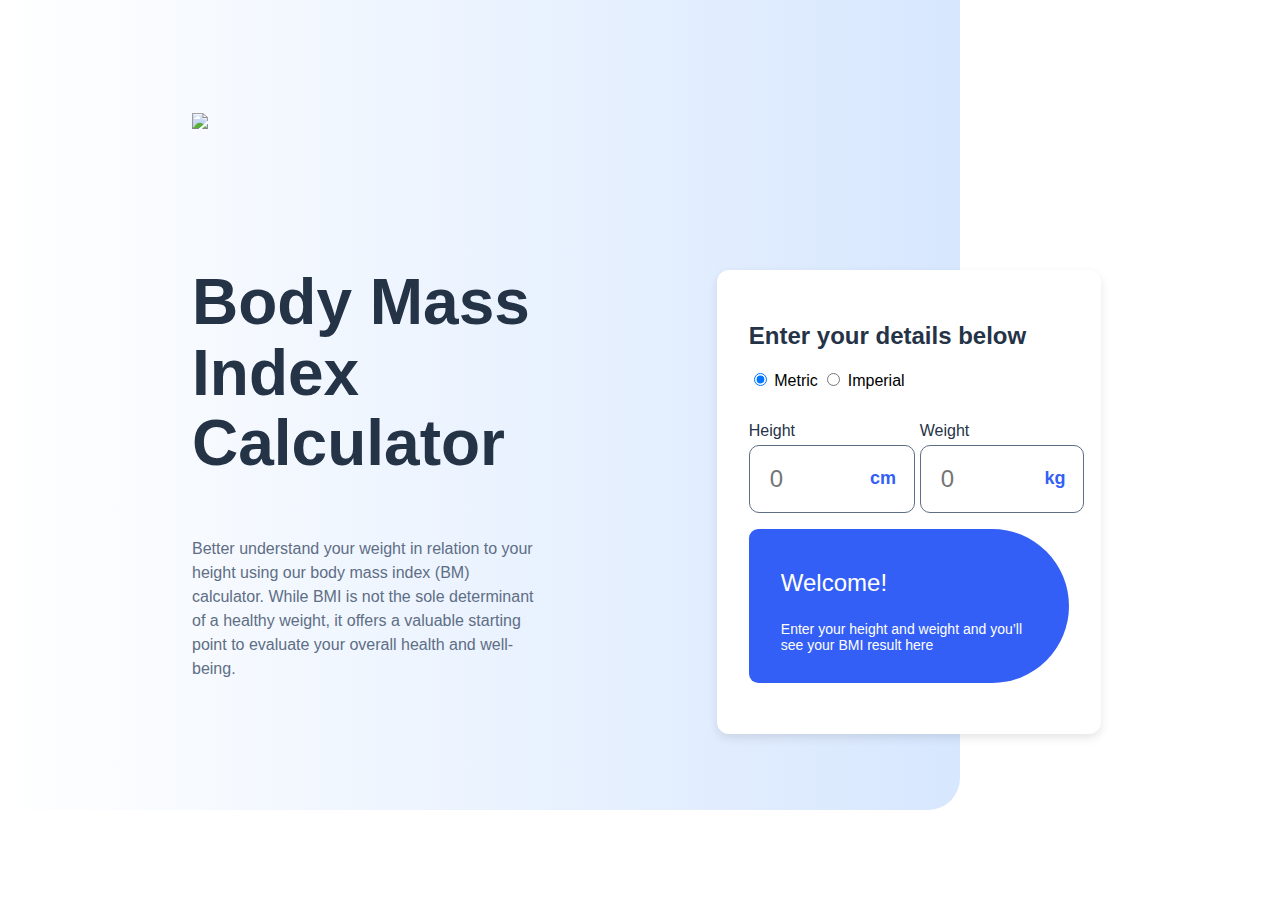
==== code/index.html @ 88bd390d "Header" ====
<!DOCTYPE html>
<html lang="en">
  <head>
    <meta charset="UTF-8" />
    <meta name="viewport" content="width=device-width, initial-scale=1.0" />

    <link
      rel="icon"
      type="image/png"
      sizes="32x32"
      href="./assets/images/favicon-32x32.png"
    />
    <link rel="stylesheet" href="style.css" />

    <title>BMI Calculator</title>
  </head>
  <body>
    <header>
      <img src="/assets/images/logo.svg" />
      <h1>Body Mass Index Calculator</h1>
      <p>
        Better understand your weight in relation to your height using our body
        mass index (BM) calculator. While BMI is not the sole determinant of a
        healthy weight, it offers a valuable starting point to evaluate your
        overall health and well-being.
      </p>
    </header>

    <div class="calculator">
      <h2>Enter your details below</h2>
      <form>
        <label>
          <input type="radio" name="unit" checked />
          <span class="custom-radio"></span> Metric
          <input type="radio" name="unit" />
          <span class="custom-radio"></span> Imperial
        </label>

        <div class="input-group">
          <div class="input-item">
            <label for="height">Height</label>
            <div class="input-wrapper">
              <input type="number" id="height" placeholder="0" />
              <span class="unit">cm</span>
            </div>
          </div>

          <div class="input-item">
            <label for="weight">Weight</label>
            <div class="input-wrapper">
              <input type="number" id="weight" placeholder="0" />
              <span class="unit">kg</span>
            </div>
          </div>
        </div>

        <div class="result">
          <p class="result-title">Welcome!</p>
          <p class="result-description">
            Enter your height and weight and you’ll see your BMI result here
          </p>
        </div>
      </form>
    </div>
  </body>
</html>
---- code/style.css ----
/* Global Settings */
:root {
  /* Kolory */
  --blue: #345ff6;
  --gunmetal: #253347;
  --darkelectricblue: #5e6e85;
}

body {
  font-family: "Inter", sans-serif;
  background-color: #ffffff;
  margin: 0;
  padding: 0;
}

header {
  background: linear-gradient(90deg, #ffffff 0%, rgb(215, 231, 254) 100%);
  height: 90vh;
  display: flex;
  flex-direction: column;
  align-items: flex-start;
  justify-content: center;
  padding-left: 12rem;
  width: 60%;
  border-radius: 0px 0px 32px 0px;
  position: relative;
}

header img {
  margin-bottom: 6rem;
  width: 5rem;
}

header h1 {
  font-size: 64px;
  line-height: 1.1;
  color: var(--gunmetal);
  width: 45%;
}

header p {
  width: 45%;
  font-size: 16px;
  line-height: 1.5;
  color: var(--darkelectricblue);
}

.calculator {
  width: 25%;
  position: absolute;
  height: 400px;
  top: 30%;
  left: 56%;
  background-color: #ffffff;
  border-radius: 12px;
  box-shadow: 0 4px 10px rgba(0, 0, 0, 0.1);
  padding: 2rem;
}

.calculator h2 {
  font-size: 24px;
  color: var(--gunmetal);
}

.input-group {
  margin-top: 2rem;
  display: flex;
  justify-content: space-between;
  gap: 20px;
  width: 100%;
}

.input-item {
  display: flex;
  flex-direction: column;
  align-items: flex-start;
}

.input-item label {
  color: --darkelectricblue;
  margin-bottom: 5px;
}

.input-wrapper {
  position: relative;
  display: flex;
  align-items: center;
  border: 1px solid #5e6e85;
  border-radius: 10px;
  padding: 18px;
  width: 85%;
}

input[type="number"] {
  border: none;
  outline: none;
  font-size: 24px;
  color: #253347;
  text-align: left;
  width: 80%;
}

.unit {
  color: #345ff6;
  font-size: 18px;
  font-weight: 600;
  margin-left: 5px;
}

.input-wrapper:focus-within {
  border: 1px solid #345ff6;
}

.input-item label {
  color: var(--gunmetal);
}

input[type="number"]::-webkit-outer-spin-button,
input[type="number"]::-webkit-inner-spin-button {
  -webkit-appearance: none;
  margin: 0;
}

input[type="number"] {
  -moz-appearance: textfield;
}

.result {
  margin-top: 1rem;
  background-color: var(--blue);
  padding: 1rem 2rem;
  color: #ffffff;
  border-radius: 12px 100px 100px 12px;
}

.result-title {
  font-size: 24px;
}

.result-description {
  font-size: 14px;
}
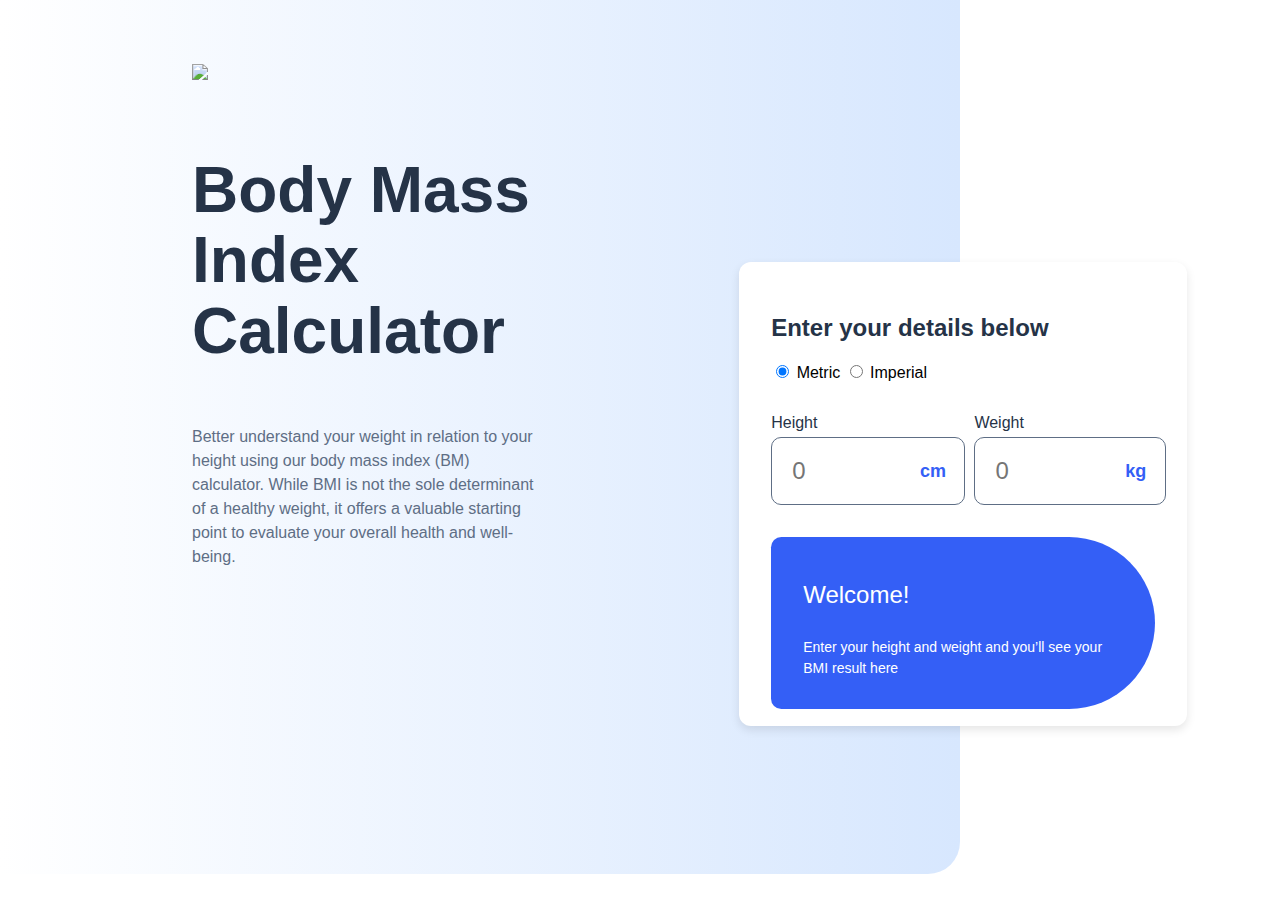
==== commit ee6c457f: "Added responsiveness to header section" ====
--- a/code/index.html
+++ b/code/index.html
@@ -17,50 +17,53 @@
   <body>
     <header>
       <img src="/assets/images/logo.svg" />
-      <h1>Body Mass Index Calculator</h1>
+      <h1>
+        Body Mass <br />
+        Index Calculator
+      </h1>
       <p>
         Better understand your weight in relation to your height using our body
         mass index (BM) calculator. While BMI is not the sole determinant of a
         healthy weight, it offers a valuable starting point to evaluate your
         overall health and well-being.
       </p>
-    </header>
 
-    <div class="calculator">
-      <h2>Enter your details below</h2>
-      <form>
-        <label>
-          <input type="radio" name="unit" checked />
-          <span class="custom-radio"></span> Metric
-          <input type="radio" name="unit" />
-          <span class="custom-radio"></span> Imperial
-        </label>
+      <div class="calculator">
+        <h2>Enter your details below</h2>
+        <form>
+          <label>
+            <input type="radio" name="unit" checked />
+            <span class="custom-radio"></span> Metric
+            <input type="radio" name="unit" />
+            <span class="custom-radio"></span> Imperial
+          </label>
 
-        <div class="input-group">
-          <div class="input-item">
-            <label for="height">Height</label>
-            <div class="input-wrapper">
-              <input type="number" id="height" placeholder="0" />
-              <span class="unit">cm</span>
+          <div class="input-group">
+            <div class="input-item">
+              <label for="height">Height</label>
+              <div class="input-wrapper">
+                <input type="number" id="height" placeholder="0" />
+                <span class="unit">cm</span>
+              </div>
+            </div>
+
+            <div class="input-item">
+              <label for="weight">Weight</label>
+              <div class="input-wrapper">
+                <input type="number" id="weight" placeholder="0" />
+                <span class="unit">kg</span>
+              </div>
             </div>
           </div>
 
-          <div class="input-item">
-            <label for="weight">Weight</label>
-            <div class="input-wrapper">
-              <input type="number" id="weight" placeholder="0" />
-              <span class="unit">kg</span>
-            </div>
+          <div class="result">
+            <p class="result-title">Welcome!</p>
+            <p class="result-description">
+              Enter your height and weight and you’ll see your BMI result here
+            </p>
           </div>
-        </div>
-
-        <div class="result">
-          <p class="result-title">Welcome!</p>
-          <p class="result-description">
-            Enter your height and weight and you’ll see your BMI result here
-          </p>
-        </div>
-      </form>
-    </div>
+        </form>
+      </div>
+    </header>
   </body>
 </html>
--- a/code/style.css
+++ b/code/style.css
@@ -16,10 +16,10 @@
 header {
   background: linear-gradient(90deg, #ffffff 0%, rgb(215, 231, 254) 100%);
   height: 90vh;
+  padding-top: 4rem;
   display: flex;
   flex-direction: column;
   align-items: flex-start;
-  justify-content: center;
   padding-left: 12rem;
   width: 60%;
   border-radius: 0px 0px 32px 0px;
@@ -27,7 +27,7 @@
 }
 
 header img {
-  margin-bottom: 6rem;
+  margin-bottom: 2rem;
   width: 5rem;
 }
 
@@ -35,7 +35,7 @@
   font-size: 64px;
   line-height: 1.1;
   color: var(--gunmetal);
-  width: 45%;
+  width: 60%;
 }
 
 header p {
@@ -46,11 +46,11 @@
 }
 
 .calculator {
-  width: 25%;
+  width: 40%;
   position: absolute;
   height: 400px;
   top: 30%;
-  left: 56%;
+  left: 77%;
   background-color: #ffffff;
   border-radius: 12px;
   box-shadow: 0 4px 10px rgba(0, 0, 0, 0.1);
@@ -126,17 +126,77 @@
 }
 
 .result {
-  margin-top: 1rem;
+  margin-top: 2rem;
   background-color: var(--blue);
   padding: 1rem 2rem;
-  color: #ffffff;
   border-radius: 12px 100px 100px 12px;
 }
 
 .result-title {
   font-size: 24px;
+  color: #ffffff;
 }
 
 .result-description {
   font-size: 14px;
-}
+  width: 100%;
+  color: #ffffff;
+}
+
+/* Tablet resolution */
+@media (max-width: 1024px) {
+  header {
+    width: 100%;
+    padding-left: 0;
+    align-items: center;
+    text-align: center;
+  }
+
+  header h1 {
+    width: 95%;
+  }
+
+  header p {
+    width: 80%;
+  }
+
+  .calculator {
+    bottom: 2rem;
+    top: 70%;
+    left: 50%;
+    transform: translateX(-50%);
+    width: 70%;
+    text-align: left;
+  }
+}
+
+@media (max-width: 1024px) {
+  .calculator {
+    top: 85%;
+  }
+}
+
+/* Phone resolution */
+@media (max-width: 375px) {
+  header {
+    width: 100%;
+    padding-left: 0;
+  }
+
+  header h1 {
+    width: 100%;
+  }
+
+  .calculator {
+    top: 90%;
+    height: 75vh;
+  }
+
+  .input-group {
+    flex-direction: column;
+  }
+
+  .result {
+    border-radius: 12px;
+  }
+}
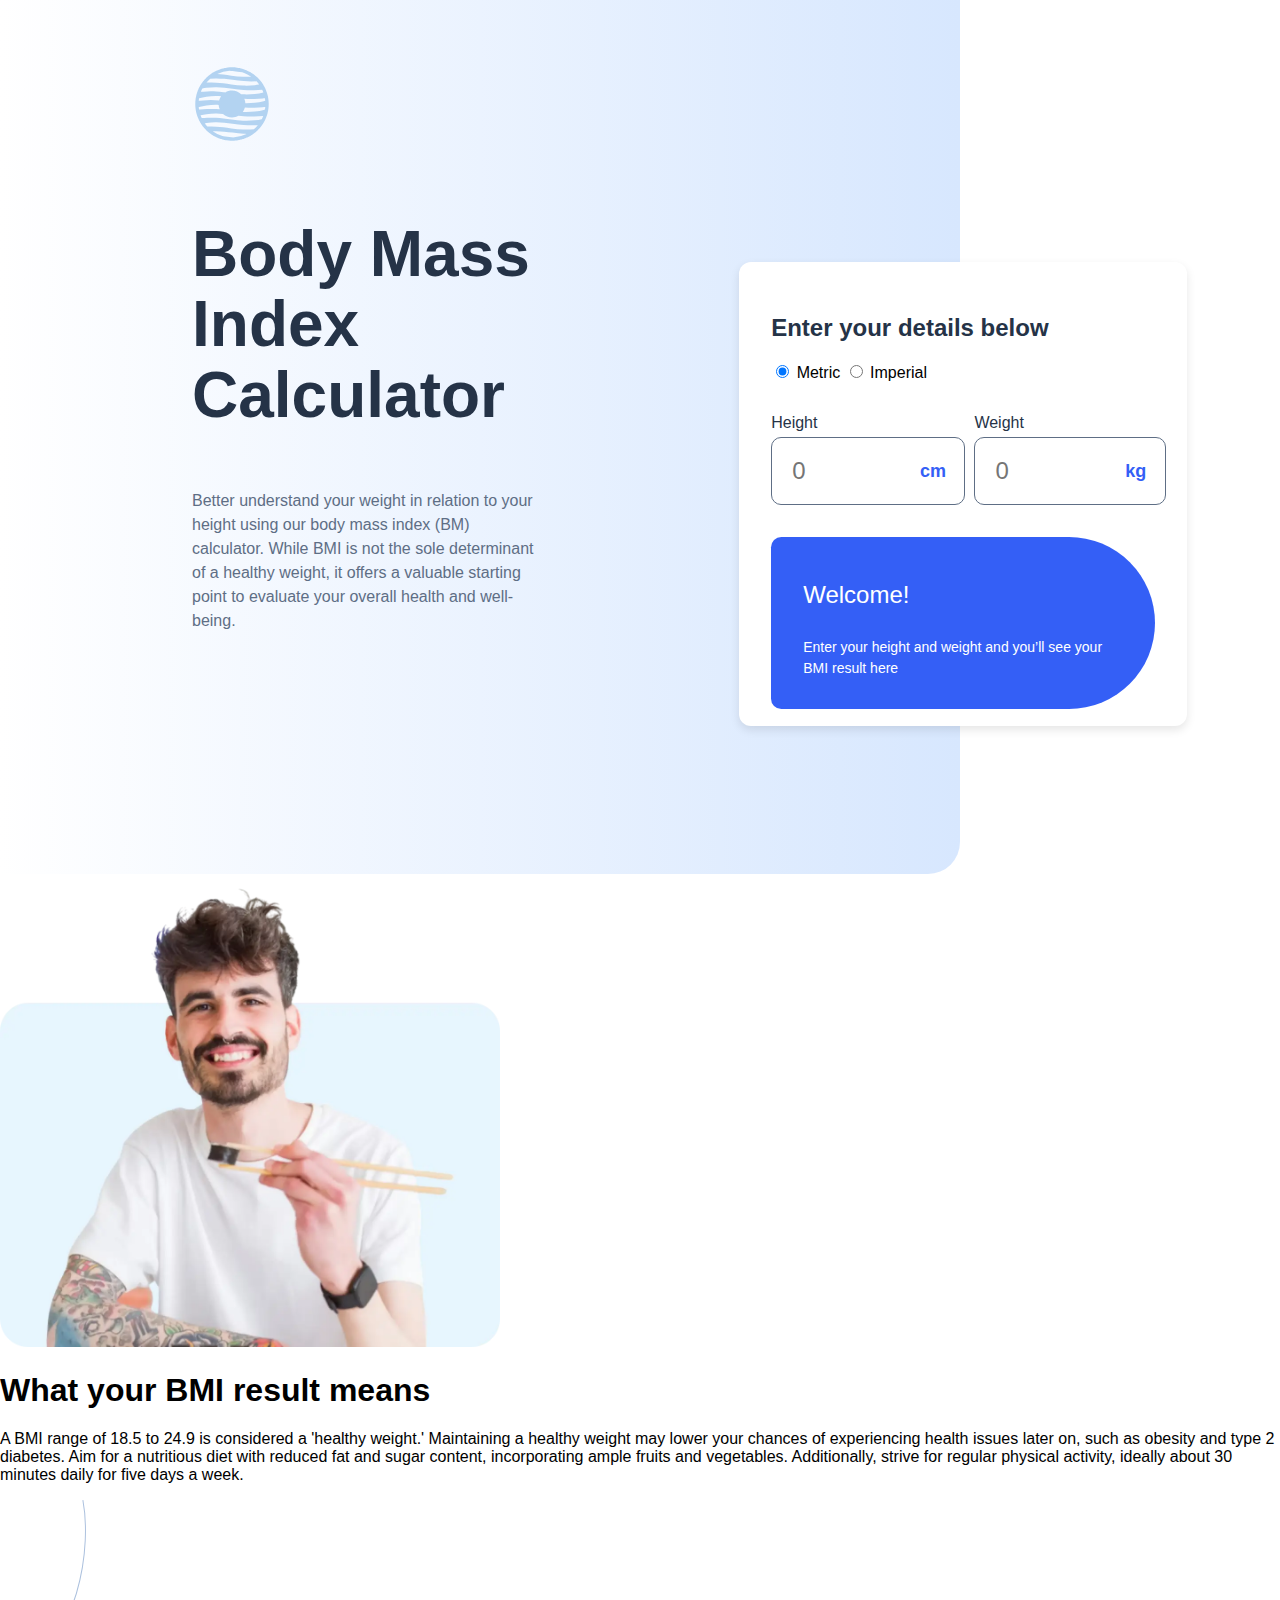
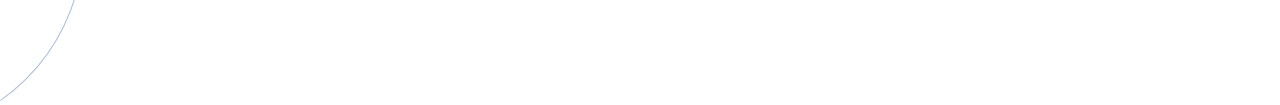
==== commit 2bc5a05e: "Explanation section" ====
--- a/code/index.html
+++ b/code/index.html
@@ -65,5 +65,24 @@
         </form>
       </div>
     </header>
+    <div class="bmi-explanation">
+      <div class="bmi-img">
+        <img src="/assets/images/image-man-eating.webp" width="500" />
+      </div>
+      <div class="bmi-description">
+        <h1>What your BMI result means</h1>
+        <p>
+          A BMI range of 18.5 to 24.9 is considered a 'healthy weight.'
+          Maintaining a healthy weight may lower your chances of experiencing
+          health issues later on, such as obesity and type 2 diabetes. Aim for a
+          nutritious diet with reduced fat and sugar content, incorporating
+          ample fruits and vegetables. Additionally, strive for regular physical
+          activity, ideally about 30 minutes daily for five days a week.
+        </p>
+      </div>
+      <div class="bmi-line">
+        <img src="/assets/images/pattern-curved-line-left.svg" />
+      </div>
+    </div>
   </body>
 </html>
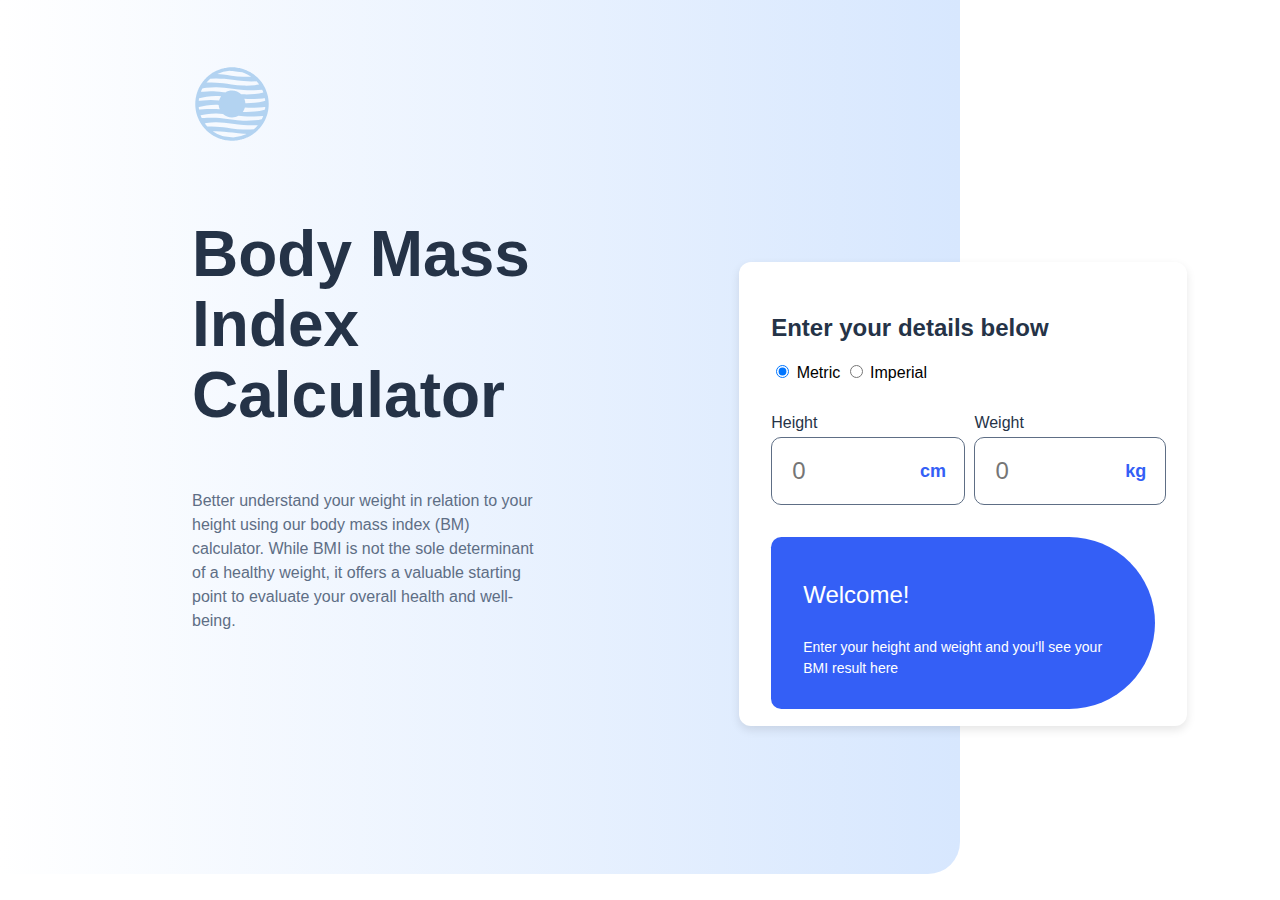
==== commit f5105ae9: "- Added healthy habits section" ====
--- a/code/index.html
+++ b/code/index.html
@@ -1,88 +1,69 @@
-<!DOCTYPE html>
-<html lang="en">
-  <head>
-    <meta charset="UTF-8" />
-    <meta name="viewport" content="width=device-width, initial-scale=1.0" />
-
-    <link
-      rel="icon"
-      type="image/png"
-      sizes="32x32"
-      href="./assets/images/favicon-32x32.png"
-    />
-    <link rel="stylesheet" href="style.css" />
-
-    <title>BMI Calculator</title>
-  </head>
-  <body>
-    <header>
-      <img src="/assets/images/logo.svg" />
-      <h1>
-        Body Mass <br />
-        Index Calculator
-      </h1>
-      <p>
-        Better understand your weight in relation to your height using our body
-        mass index (BM) calculator. While BMI is not the sole determinant of a
-        healthy weight, it offers a valuable starting point to evaluate your
-        overall health and well-being.
-      </p>
-
-      <div class="calculator">
-        <h2>Enter your details below</h2>
-        <form>
-          <label>
-            <input type="radio" name="unit" checked />
-            <span class="custom-radio"></span> Metric
-            <input type="radio" name="unit" />
-            <span class="custom-radio"></span> Imperial
-          </label>
-
-          <div class="input-group">
-            <div class="input-item">
-              <label for="height">Height</label>
-              <div class="input-wrapper">
-                <input type="number" id="height" placeholder="0" />
-                <span class="unit">cm</span>
-              </div>
-            </div>
-
-            <div class="input-item">
-              <label for="weight">Weight</label>
-              <div class="input-wrapper">
-                <input type="number" id="weight" placeholder="0" />
-                <span class="unit">kg</span>
-              </div>
-            </div>
-          </div>
-
-          <div class="result">
-            <p class="result-title">Welcome!</p>
-            <p class="result-description">
-              Enter your height and weight and you’ll see your BMI result here
-            </p>
-          </div>
-        </form>
-      </div>
-    </header>
-    <div class="bmi-explanation">
-      <div class="bmi-img">
-        <img src="/assets/images/image-man-eating.webp" width="500" />
-      </div>
-      <div class="bmi-description">
-        <h1>What your BMI result means</h1>
-        <p>
-          A BMI range of 18.5 to 24.9 is considered a 'healthy weight.'
-          Maintaining a healthy weight may lower your chances of experiencing
-          health issues later on, such as obesity and type 2 diabetes. Aim for a
-          nutritious diet with reduced fat and sugar content, incorporating
-          ample fruits and vegetables. Additionally, strive for regular physical
-          activity, ideally about 30 minutes daily for five days a week.
-        </p>
-      </div>
-      <div class="bmi-line">
-        <img src="/assets/images/pattern-curved-line-left.svg" />
-      </div>
-    </div>
-  </body>
-</html>
+<!DOCTYPE html>
+<html lang="en">
+  <head>
+    <meta charset="UTF-8" />
+    <meta name="viewport" content="width=device-width, initial-scale=1.0" />
+
+    <link
+      rel="icon"
+      type="image/png"
+      sizes="32x32"
+      href="./assets/images/favicon-32x32.png"
+    />
+    <link rel="stylesheet" href="style.css" />
+
+    <title>BMI Calculator</title>
+  </head>
+  <body>
+    <header>
+      <img src="/assets/images/logo.svg" />
+      <h1>
+        Body Mass <br />
+        Index Calculator
+      </h1>
+      <p>
+        Better understand your weight in relation to your height using our body
+        mass index (BM) calculator. While BMI is not the sole determinant of a
+        healthy weight, it offers a valuable starting point to evaluate your
+        overall health and well-being.
+      </p>
+
+      <div class="calculator">
+        <h2>Enter your details below</h2>
+        <form>
+          <label>
+            <input type="radio" name="unit" checked />
+            <span class="custom-radio"></span> Metric
+            <input type="radio" name="unit" />
+            <span class="custom-radio"></span> Imperial
+          </label>
+
+          <div class="input-group">
+            <div class="input-item">
+              <label for="height">Height</label>
+              <div class="input-wrapper">
+                <input type="number" id="height" placeholder="0" />
+                <span class="unit">cm</span>
+              </div>
+            </div>
+
+            <div class="input-item">
+              <label for="weight">Weight</label>
+              <div class="input-wrapper">
+                <input type="number" id="weight" placeholder="0" />
+                <span class="unit">kg</span>
+              </div>
+            </div>
+          </div>
+
+          <div class="result">
+            <p class="result-title">Welcome!</p>
+            <p class="result-description">
+              Enter your height and weight and you’ll see your BMI result here
+            </p>
+          </div>
+        </form>
+      </div>
+    </header>
+  </body>
+</html>
